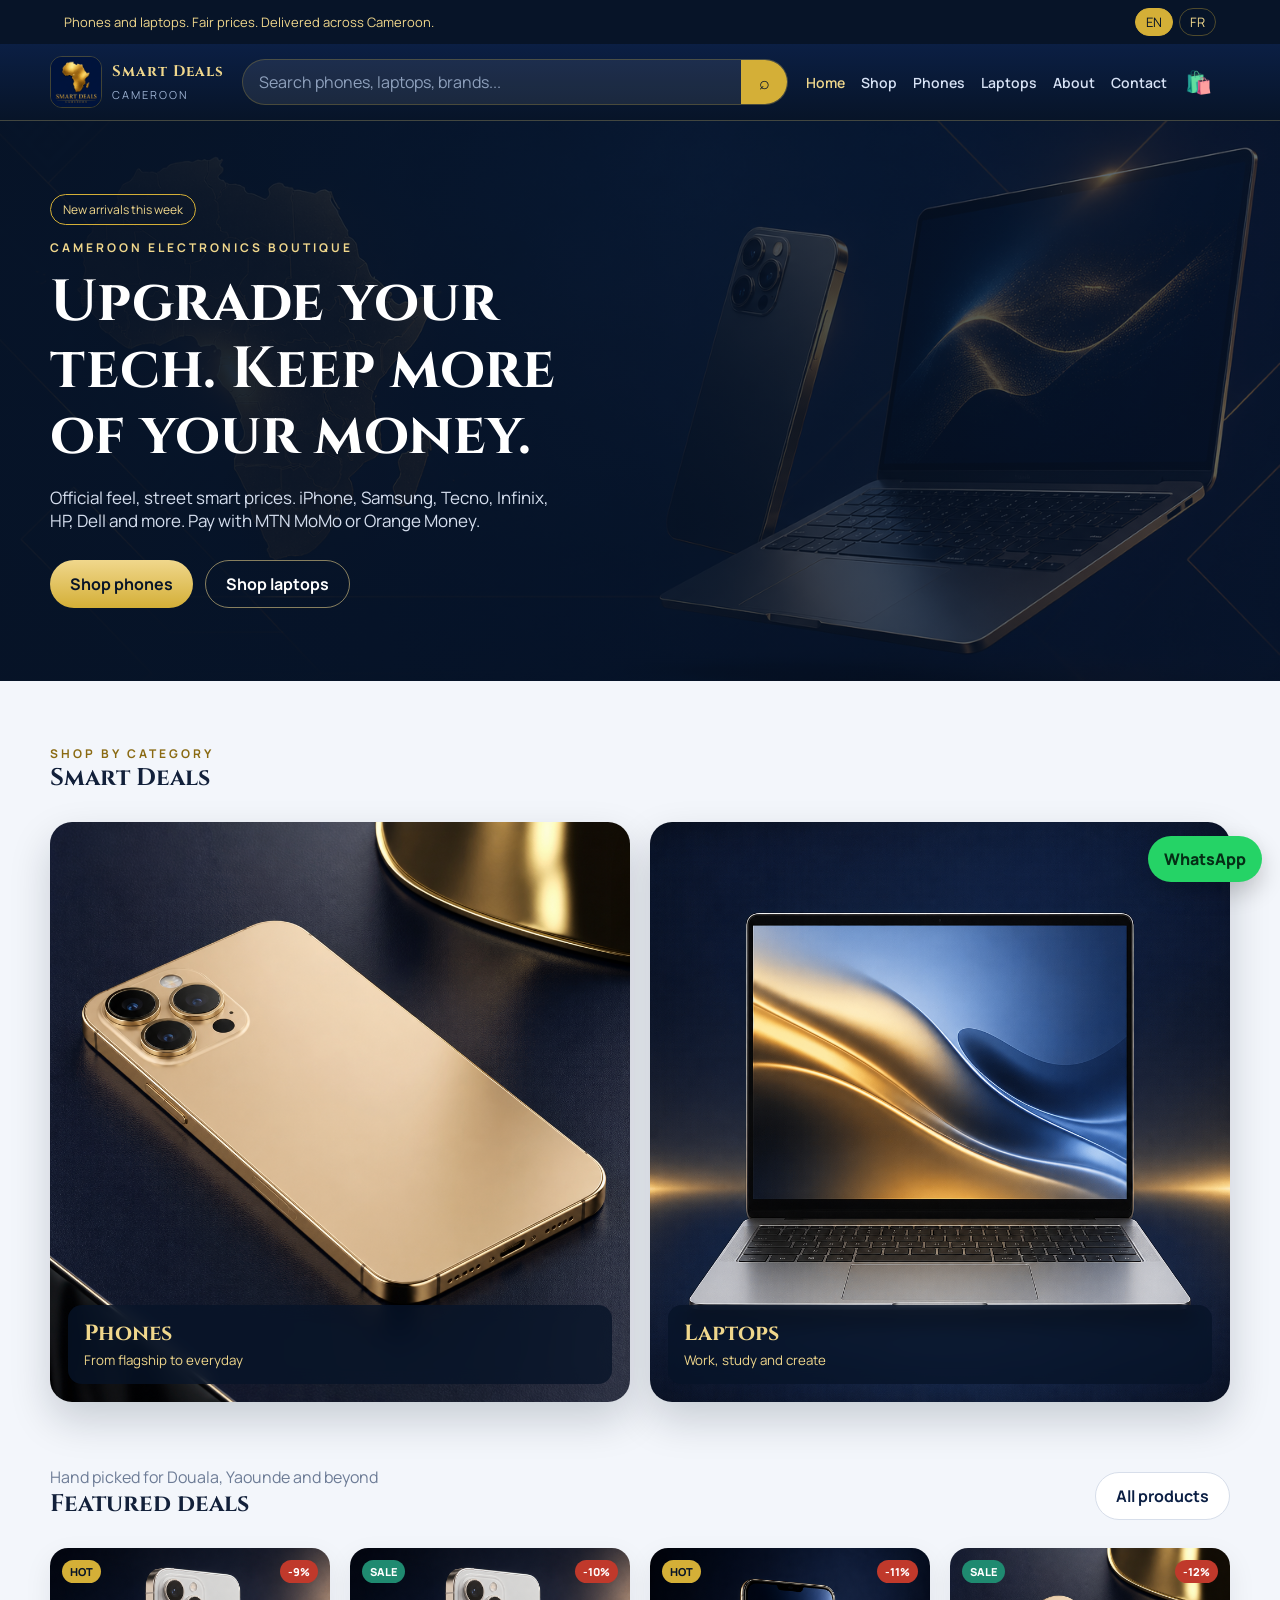
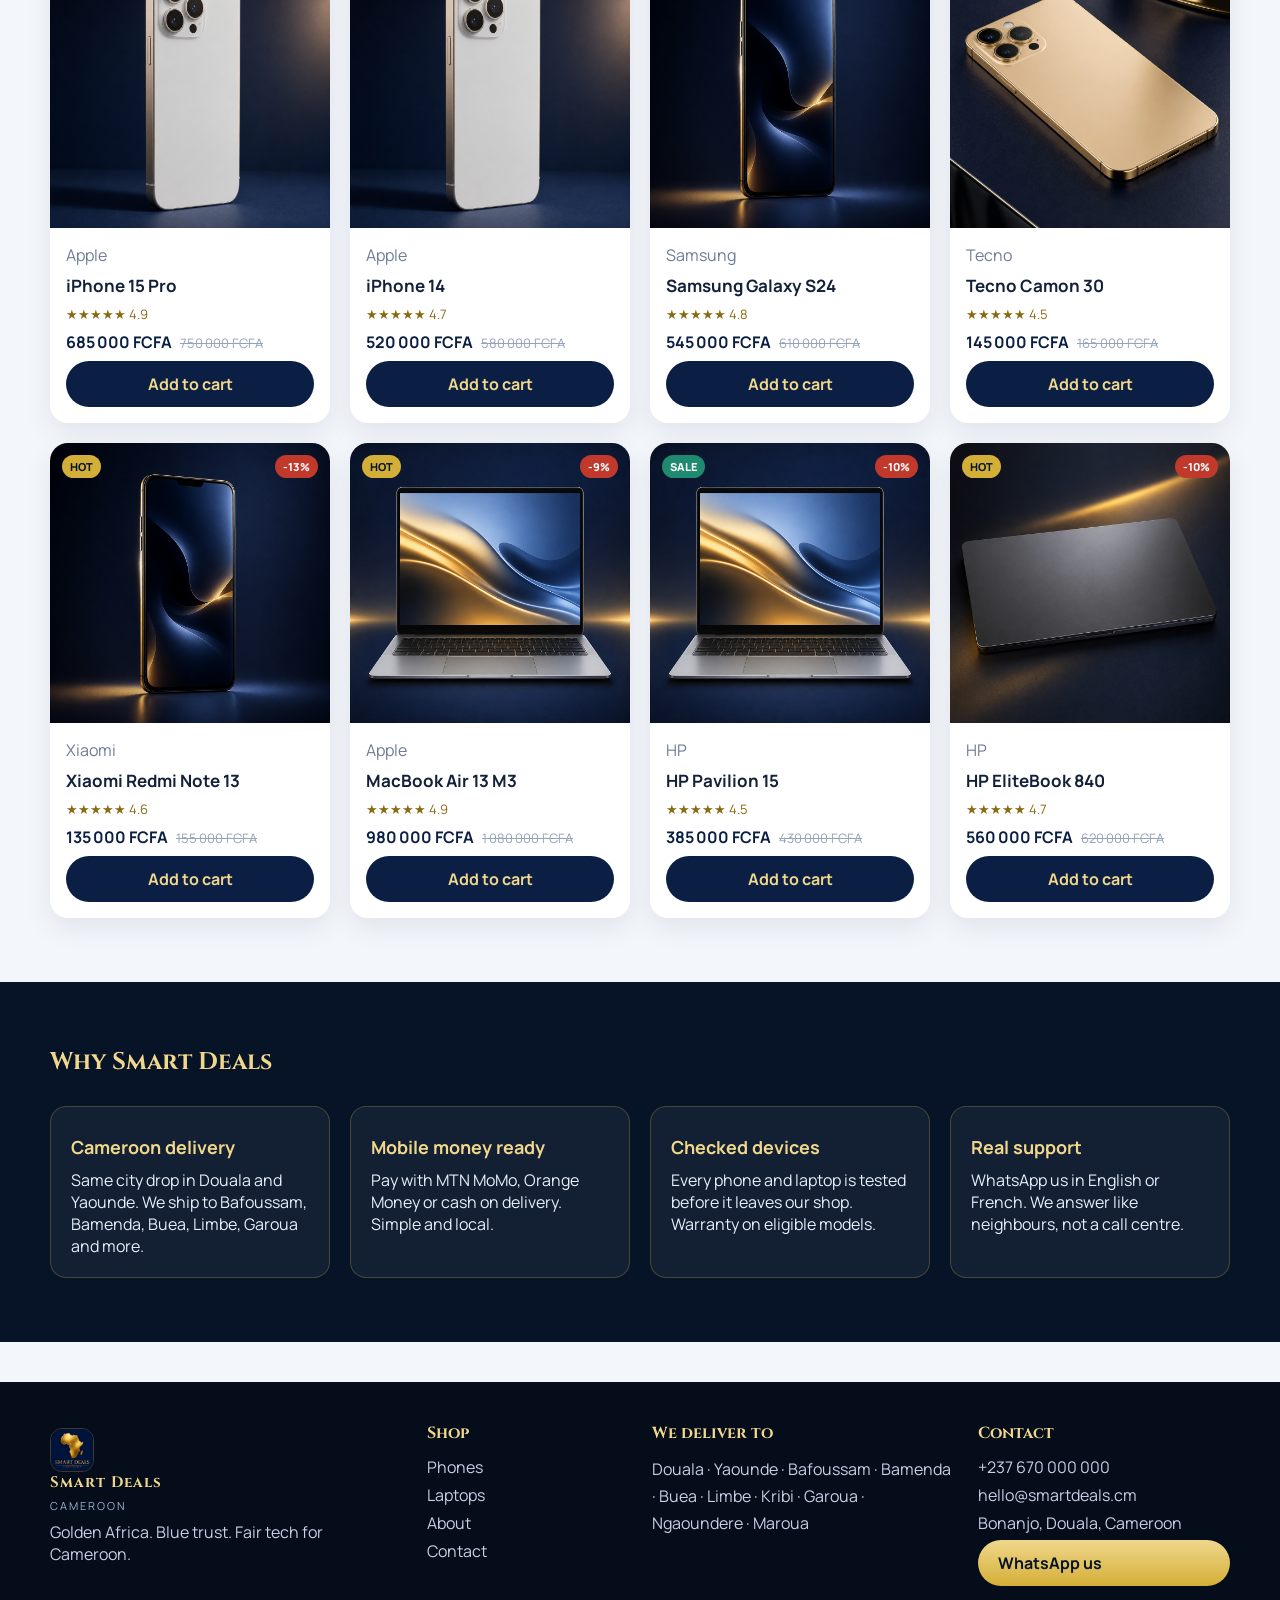
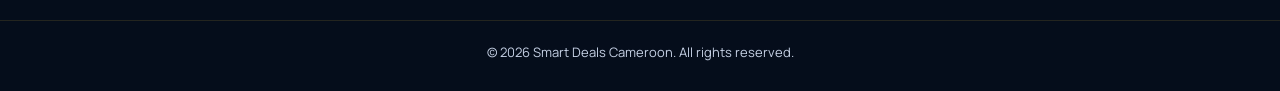
==== index.html @ b4d2029d "Launch Smart Deals Cameroon e-shop for phones and laptops. Co-authored-by: Cursor <cursoragent@curso" ====
<!DOCTYPE html>
<html lang="en">
<head>
  <meta charset="UTF-8">
  <meta name="viewport" content="width=device-width, initial-scale=1.0">
  <title>Smart Deals Cameroon | Phones and Laptops</title>
  <meta name="description" content="Buy phones and laptops in Cameroon. Fair prices, MTN MoMo and Orange Money, delivery in Douala, Yaounde and beyond.">
  <link rel="icon" href="assets/images/favicon.png">
  <link rel="stylesheet" href="assets/css/style.css">
</head>
<body>
  <div id="site-header"></div>

  <section class="hero">
    <img class="hero-bg" src="assets/images/hero-banner.png" alt="">
    <div class="hero-inner">
      <span class="chip" data-i18n="heroBadge">New arrivals this week</span>
      <p class="kicker" data-i18n="heroKicker">Cameroon electronics boutique</p>
      <h1 data-i18n="heroTitle">Upgrade your tech. Keep more of your money.</h1>
      <p class="lead" data-i18n="heroText">Official feel, street smart prices. iPhone, Samsung, Tecno, Infinix, HP, Dell and more. Pay with MTN MoMo or Orange Money.</p>
      <div class="hero-actions">
        <a class="btn btn-gold" href="shop.html?cat=phones" data-i18n="shopPhones">Shop phones</a>
        <a class="btn btn-ghost" href="shop.html?cat=laptops" data-i18n="shopLaptops">Shop laptops</a>
      </div>
    </div>
  </section>

  <section class="section">
    <div class="container">
      <div class="section-head">
        <div>
          <p class="kicker" style="color:#8a6a12" data-i18n="catsTitle">Shop by category</p>
          <h2>Smart Deals</h2>
        </div>
      </div>
      <div class="grid grid-2">
        <a class="cat-card" href="shop.html?cat=phones">
          <img src="assets/images/phone-gold.png" alt="Phones">
          <span><strong data-i18n="phones">Phones</strong><small data-i18n="phonesSub">From flagship to everyday</small></span>
        </a>
        <a class="cat-card" href="shop.html?cat=laptops">
          <img src="assets/images/laptop-premium.png" alt="Laptops">
          <span><strong data-i18n="laptops">Laptops</strong><small data-i18n="laptopsSub">Work, study and create</small></span>
        </a>
      </div>
    </div>
  </section>

  <section class="section" style="padding-top:0">
    <div class="container">
      <div class="section-head">
        <div>
          <p class="muted" data-i18n="featuredSub">Hand picked for Douala, Yaounde and beyond</p>
          <h2 data-i18n="featured">Featured deals</h2>
        </div>
        <a class="btn btn-outline" href="shop.html" data-i18n="allProducts">All products</a>
      </div>
      <div id="featured-grid" class="grid grid-4"></div>
    </div>
  </section>

  <section class="section why">
    <div class="container">
      <div class="section-head">
        <h2 data-i18n="why">Why Smart Deals</h2>
      </div>
      <div class="grid grid-4">
        <article class="why-card">
          <h3 data-i18n="why1">Cameroon delivery</h3>
          <p data-i18n="why1t">Same city drop in Douala and Yaounde. We ship to Bafoussam, Bamenda, Buea, Limbe, Garoua and more.</p>
        </article>
        <article class="why-card">
          <h3 data-i18n="why2">Mobile money ready</h3>
          <p data-i18n="why2t">Pay with MTN MoMo, Orange Money or cash on delivery. Simple and local.</p>
        </article>
        <article class="why-card">
          <h3 data-i18n="why3">Checked devices</h3>
          <p data-i18n="why3t">Every phone and laptop is tested before it leaves our shop. Warranty on eligible models.</p>
        </article>
        <article class="why-card">
          <h3 data-i18n="why4">Real support</h3>
          <p data-i18n="why4t">WhatsApp us in English or French. We answer like neighbours, not a call centre.</p>
        </article>
      </div>
    </div>
  </section>

  <div id="site-footer"></div>

  <script>window.SD_PAGE = "index.html";</script>
  <script src="assets/js/i18n.js"></script>
  <script src="assets/js/products.js"></script>
  <script src="assets/js/cart.js"></script>
  <script src="assets/js/main.js"></script>
  <script src="assets/js/pages.js"></script>
  <script>
    document.addEventListener("DOMContentLoaded", function () {
      document.querySelectorAll("[data-i18n]").forEach(function (node) {
        node.textContent = t(node.getAttribute("data-i18n"));
      });
    });
  </script>
</body>
</html>
---- assets/css/style.css ----
@import url("https://fonts.googleapis.com/css2?family=Cinzel:wght@500;700&family=Manrope:wght@400;500;600;700;800&display=swap");

:root {
  --navy: #071428;
  --navy-2: #0b1f44;
  --navy-3: #14305f;
  --gold: #d4af37;
  --gold-2: #f0d78c;
  --gold-3: #8a6a12;
  --cream: #f6f1e4;
  --ink: #12203a;
  --muted: #6d7c96;
  --line: rgba(212, 175, 55, 0.28);
  --white: #ffffff;
  --shadow: 0 18px 40px rgba(7, 20, 40, 0.18);
}

* {
  box-sizing: border-box;
  margin: 0;
  padding: 0;
}

html {
  scroll-behavior: smooth;
}

body {
  font-family: Manrope, sans-serif;
  color: var(--ink);
  background: #f3f6fb;
  min-height: 100vh;
}

img {
  max-width: 100%;
  display: block;
}

a {
  color: inherit;
  text-decoration: none;
}

button,
input,
select,
textarea {
  font: inherit;
}

.container {
  width: min(1180px, calc(100% - 32px));
  margin: 0 auto;
}

.topbar {
  background: var(--navy);
  color: var(--gold-2);
  display: flex;
  justify-content: space-between;
  gap: 12px;
  align-items: center;
  padding: 8px 5vw;
  font-size: 13px;
}

.topbar-actions {
  display: flex;
  gap: 6px;
}

.lang-btn {
  background: transparent;
  border: 1px solid rgba(212, 175, 55, 0.35);
  color: var(--gold-2);
  border-radius: 999px;
  padding: 4px 10px;
  cursor: pointer;
}

.lang-btn.active,
.lang-btn:hover {
  background: var(--gold);
  color: var(--navy);
  border-color: var(--gold);
}

.header {
  position: sticky;
  top: 0;
  z-index: 40;
  background: linear-gradient(180deg, #0b1f44 0%, #071428 100%);
  border-bottom: 1px solid var(--line);
}

.nav-wrap {
  display: grid;
  grid-template-columns: auto 1fr auto auto auto;
  gap: 18px;
  align-items: center;
  padding: 12px 0;
}

.brand {
  display: flex;
  align-items: center;
  gap: 10px;
  color: var(--gold-2);
}

.brand img {
  width: 52px;
  height: 52px;
  border-radius: 12px;
  object-fit: cover;
  border: 1px solid var(--line);
}

.brand strong {
  font-family: Cinzel, serif;
  letter-spacing: 1px;
  display: block;
  font-size: 15px;
}

.brand small {
  color: #9bb0d0;
  font-size: 11px;
  letter-spacing: 2px;
  text-transform: uppercase;
}

.search {
  display: flex;
  background: rgba(255, 255, 255, 0.08);
  border: 1px solid rgba(212, 175, 55, 0.25);
  border-radius: 999px;
  overflow: hidden;
}

.search input {
  flex: 1;
  background: transparent;
  border: 0;
  color: #fff;
  padding: 11px 16px;
  outline: none;
}

.search input::placeholder {
  color: #8ea0bc;
}

.search button {
  background: var(--gold);
  border: 0;
  width: 46px;
  cursor: pointer;
  color: var(--navy);
  font-size: 18px;
}

.nav {
  display: flex;
  gap: 16px;
  color: #d7e2f5;
  font-size: 14px;
  font-weight: 600;
}

.nav a:hover,
.nav a.active {
  color: var(--gold-2);
}

.cart-link {
  position: relative;
  color: var(--gold-2);
  font-size: 22px;
}

.cart-link span[data-cart-count] {
  position: absolute;
  top: -8px;
  right: -10px;
  background: var(--gold);
  color: var(--navy);
  border-radius: 99px;
  font-size: 11px;
  font-weight: 800;
  min-width: 18px;
  height: 18px;
  display: grid;
  place-items: center;
}

.cart-link span[data-cart-count][hidden] {
  display: none;
}

.menu-btn {
  display: none;
  background: transparent;
  border: 1px solid var(--line);
  color: var(--gold-2);
  width: 42px;
  height: 42px;
  border-radius: 10px;
  cursor: pointer;
}

.hero {
  position: relative;
  min-height: 560px;
  display: grid;
  place-items: center;
  color: #fff;
  overflow: hidden;
  background: #071428;
}

.hero img.hero-bg {
  position: absolute;
  inset: 0;
  width: 100%;
  height: 100%;
  object-fit: cover;
  opacity: 0.55;
}

.hero::after {
  content: "";
  position: absolute;
  inset: 0;
  background: linear-gradient(90deg, rgba(7, 20, 40, 0.88) 12%, rgba(7, 20, 40, 0.45) 70%, rgba(11, 31, 68, 0.3));
}

.hero-inner {
  position: relative;
  z-index: 1;
  width: min(1180px, calc(100% - 32px));
  padding: 72px 0;
}

.kicker {
  color: var(--gold-2);
  letter-spacing: 3px;
  text-transform: uppercase;
  font-size: 12px;
  font-weight: 700;
}

.hero h1 {
  font-family: Cinzel, serif;
  font-size: clamp(32px, 5vw, 58px);
  line-height: 1.15;
  max-width: 14ch;
  margin: 14px 0 16px;
}

.hero p.lead {
  max-width: 52ch;
  color: #d5deee;
  font-size: 17px;
  margin-bottom: 28px;
}

.hero-actions {
  display: flex;
  gap: 12px;
  flex-wrap: wrap;
}

.chip {
  display: inline-block;
  border: 1px solid var(--gold);
  color: var(--gold-2);
  border-radius: 999px;
  padding: 6px 12px;
  font-size: 12px;
  margin-bottom: 14px;
}

.btn {
  display: inline-flex;
  align-items: center;
  justify-content: center;
  gap: 8px;
  border: 0;
  border-radius: 999px;
  padding: 12px 20px;
  font-weight: 700;
  cursor: pointer;
  transition: 0.2s transform, 0.2s filter;
}

.btn:hover {
  transform: translateY(-1px);
  filter: brightness(1.05);
}

.btn-gold {
  background: linear-gradient(180deg, #f0d78c, #d4af37);
  color: var(--navy);
}

.btn-ghost {
  background: transparent;
  color: #fff;
  border: 1px solid rgba(240, 215, 140, 0.55);
}

.btn-navy {
  background: var(--navy-2);
  color: var(--gold-2);
  width: 100%;
}

.btn-outline {
  background: #fff;
  color: var(--navy-2);
  border: 1px solid #d7deea;
}

.section {
  padding: 64px 0;
}

.section-head {
  display: flex;
  justify-content: space-between;
  align-items: end;
  gap: 16px;
  margin-bottom: 28px;
}

.section h2,
.page-hero h1,
.product-info h1 {
  font-family: Cinzel, serif;
}

.muted {
  color: var(--muted);
}

.grid {
  display: grid;
  gap: 20px;
}

.grid-2 {
  grid-template-columns: repeat(2, 1fr);
}

.grid-3 {
  grid-template-columns: repeat(3, 1fr);
}

.grid-4 {
  grid-template-columns: repeat(4, 1fr);
}

.cat-card {
  position: relative;
  border-radius: 22px;
  overflow: hidden;
  min-height: 240px;
  box-shadow: var(--shadow);
}

.cat-card img {
  width: 100%;
  height: 100%;
  object-fit: cover;
  min-height: 240px;
}

.cat-card span {
  position: absolute;
  inset: auto 18px 18px 18px;
  background: rgba(7, 20, 40, 0.78);
  color: var(--gold-2);
  padding: 14px 16px;
  border-radius: 14px;
  backdrop-filter: blur(8px);
}

.cat-card strong {
  display: block;
  font-family: Cinzel, serif;
  font-size: 22px;
}

.card {
  background: #fff;
  border-radius: 18px;
  overflow: hidden;
  box-shadow: 0 10px 28px rgba(7, 20, 40, 0.08);
  display: flex;
  flex-direction: column;
}

.card-media {
  position: relative;
  background: #0b1f44;
  aspect-ratio: 1;
}

.card-media img {
  width: 100%;
  height: 100%;
  object-fit: cover;
}

.badge,
.off {
  position: absolute;
  top: 12px;
  left: 12px;
  font-size: 11px;
  font-weight: 800;
  text-transform: uppercase;
  padding: 4px 8px;
  border-radius: 999px;
}

.off {
  left: auto;
  right: 12px;
  background: #c0392b;
  color: #fff;
}

.badge-hot {
  background: var(--gold);
  color: var(--navy);
}

.badge-sale {
  background: #1f8a70;
  color: #fff;
}

.badge-value {
  background: #2457c5;
  color: #fff;
}

.card-body {
  padding: 16px;
  display: flex;
  flex-direction: column;
  gap: 8px;
  flex: 1;
}

.card-body h3 {
  font-size: 17px;
}

.stars {
  color: var(--gold-3);
  font-size: 13px;
}

.price-row {
  display: flex;
  gap: 8px;
  align-items: baseline;
}

.price-row strong {
  color: var(--navy-2);
  font-size: 16px;
}

.price-row s {
  color: #97a3b8;
  font-size: 13px;
}

.why {
  background: var(--navy);
  color: #e7eefb;
}

.why h2 {
  color: var(--gold-2);
}

.why-card {
  background: rgba(255, 255, 255, 0.05);
  border: 1px solid var(--line);
  border-radius: 16px;
  padding: 20px;
}

.why-card h3 {
  color: var(--gold-2);
  margin: 8px 0 10px;
  font-size: 18px;
}

.page-hero {
  background: linear-gradient(180deg, #0b1f44, #071428);
  color: #fff;
  padding: 48px 0 36px;
}

.page-hero p {
  color: #c5d2e8;
  margin-top: 8px;
}

.layout {
  display: grid;
  grid-template-columns: 260px 1fr;
  gap: 28px;
  align-items: start;
}

.filters {
  background: #fff;
  border-radius: 18px;
  padding: 18px;
  box-shadow: var(--shadow);
  position: sticky;
  top: 92px;
}

.filters label {
  display: block;
  font-size: 13px;
  font-weight: 700;
  margin: 14px 0 6px;
}

.filters select,
.field input,
.field select,
.field textarea {
  width: 100%;
  border: 1px solid #d7deea;
  border-radius: 12px;
  padding: 10px 12px;
  background: #fff;
}

.product-layout {
  display: grid;
  grid-template-columns: 1fr 1fr;
  gap: 36px;
  background: #fff;
  border-radius: 24px;
  padding: 24px;
  box-shadow: var(--shadow);
}

.product-media {
  background: #0b1f44;
  border-radius: 18px;
  overflow: hidden;
}

.product-info .brand-name {
  color: var(--gold-3);
  font-weight: 700;
  letter-spacing: 1px;
  text-transform: uppercase;
  font-size: 12px;
}

.product-info h1 {
  font-size: 34px;
  margin: 8px 0 10px;
}

.specs {
  display: flex;
  gap: 10px;
  flex-wrap: wrap;
  margin: 16px 0;
}

.specs span {
  background: var(--cream);
  border-radius: 999px;
  padding: 6px 12px;
  font-size: 13px;
}

.qty-row {
  display: flex;
  gap: 10px;
  align-items: center;
  margin: 18px 0;
}

.qty-row input {
  width: 72px;
  text-align: center;
  padding: 10px;
  border-radius: 12px;
  border: 1px solid #d7deea;
}

.actions {
  display: flex;
  gap: 10px;
  flex-wrap: wrap;
}

.actions .btn {
  min-width: 160px;
}

.cart-table {
  background: #fff;
  border-radius: 18px;
  overflow: hidden;
  box-shadow: var(--shadow);
}

.cart-line {
  display: grid;
  grid-template-columns: 90px 1fr auto auto auto;
  gap: 14px;
  align-items: center;
  padding: 16px;
  border-bottom: 1px solid #edf1f7;
}

.cart-line img {
  width: 90px;
  height: 90px;
  object-fit: cover;
  border-radius: 12px;
  background: #0b1f44;
}

.cart-line input {
  width: 64px;
  padding: 8px;
  border-radius: 10px;
  border: 1px solid #d7deea;
  text-align: center;
}

.summary {
  background: var(--navy);
  color: #fff;
  border-radius: 18px;
  padding: 22px;
}

.summary h3 {
  font-family: Cinzel, serif;
  color: var(--gold-2);
  margin-bottom: 16px;
}

.summary p {
  display: flex;
  justify-content: space-between;
  margin: 10px 0;
}

.empty {
  text-align: center;
  padding: 80px 20px;
  background: #fff;
  border-radius: 18px;
}

.checkout-grid {
  display: grid;
  grid-template-columns: 1.3fr 0.7fr;
  gap: 24px;
}

.form-card,
.contact-card {
  background: #fff;
  border-radius: 18px;
  padding: 24px;
  box-shadow: var(--shadow);
}

.field {
  margin-bottom: 14px;
}

.field label {
  display: block;
  margin-bottom: 6px;
  font-weight: 700;
  font-size: 14px;
}

.pay-options {
  display: grid;
  gap: 8px;
}

.pay-options label {
  display: flex;
  gap: 10px;
  align-items: center;
  border: 1px solid #d7deea;
  border-radius: 12px;
  padding: 12px;
  cursor: pointer;
}

.success {
  text-align: center;
  max-width: 560px;
  margin: 40px auto;
  background: #fff;
  padding: 40px 24px;
  border-radius: 20px;
  box-shadow: var(--shadow);
}

.success img {
  width: 96px;
  margin: 0 auto 16px;
  border-radius: 16px;
}

.footer {
  background: #050d1b;
  color: #c5d0e4;
  margin-top: 40px;
  padding-top: 40px;
}

.footer-grid {
  display: grid;
  grid-template-columns: 1.4fr 0.8fr 1.2fr 1fr;
  gap: 24px;
  padding-bottom: 28px;
}

.footer h4 {
  color: var(--gold-2);
  font-family: Cinzel, serif;
  margin-bottom: 12px;
}

.footer a,
.footer p {
  display: block;
  margin: 6px 0;
}

.brand-foot img {
  width: 44px;
  height: 44px;
}

.city-list {
  line-height: 1.7;
}

.legal {
  border-top: 1px solid rgba(212, 175, 55, 0.15);
  padding: 16px 5vw 24px;
  text-align: center;
  font-size: 13px;
}

.wa-float {
  position: fixed;
  right: 18px;
  bottom: 18px;
  background: #25d366;
  color: #052e16;
  font-weight: 800;
  padding: 12px 16px;
  border-radius: 999px;
  z-index: 50;
  box-shadow: 0 10px 24px rgba(0, 0, 0, 0.2);
}

.toast {
  position: fixed;
  left: 50%;
  bottom: 28px;
  transform: translateX(-50%) translateY(20px);
  background: var(--navy);
  color: var(--gold-2);
  padding: 12px 18px;
  border-radius: 999px;
  opacity: 0;
  pointer-events: none;
  transition: 0.25s;
  z-index: 80;
}

.toast.show {
  opacity: 1;
  transform: translateX(-50%) translateY(0);
}

.about-grid {
  display: grid;
  grid-template-columns: 0.9fr 1.1fr;
  gap: 28px;
  align-items: center;
}

.about-grid img {
  border-radius: 22px;
  box-shadow: var(--shadow);
}

.contact-wrap {
  display: grid;
  grid-template-columns: 0.9fr 1.1fr;
  gap: 24px;
}

.info-list p {
  margin: 10px 0;
}

@media (max-width: 980px) {
  .nav-wrap {
    grid-template-columns: auto 1fr auto auto;
  }

  .nav,
  .menu-btn {
    display: none;
  }

  .menu-btn {
    display: block;
  }

  .nav.open {
    display: flex;
    flex-direction: column;
    position: absolute;
    top: 118px;
    left: 16px;
    right: 16px;
    background: #0b1f44;
    padding: 16px;
    border-radius: 16px;
    border: 1px solid var(--line);
  }

  .grid-4,
  .grid-3,
  .layout,
  .product-layout,
  .checkout-grid,
  .about-grid,
  .contact-wrap,
  .footer-grid,
  .grid-2 {
    grid-template-columns: 1fr;
  }

  .search {
    display: none;
  }

  .cart-line {
    grid-template-columns: 72px 1fr;
  }
}

@media (max-width: 640px) {
  .topbar {
    flex-direction: column;
    text-align: center;
  }

  .hero {
    min-height: 460px;
  }

  .section-head {
    flex-direction: column;
    align-items: start;
  }
}
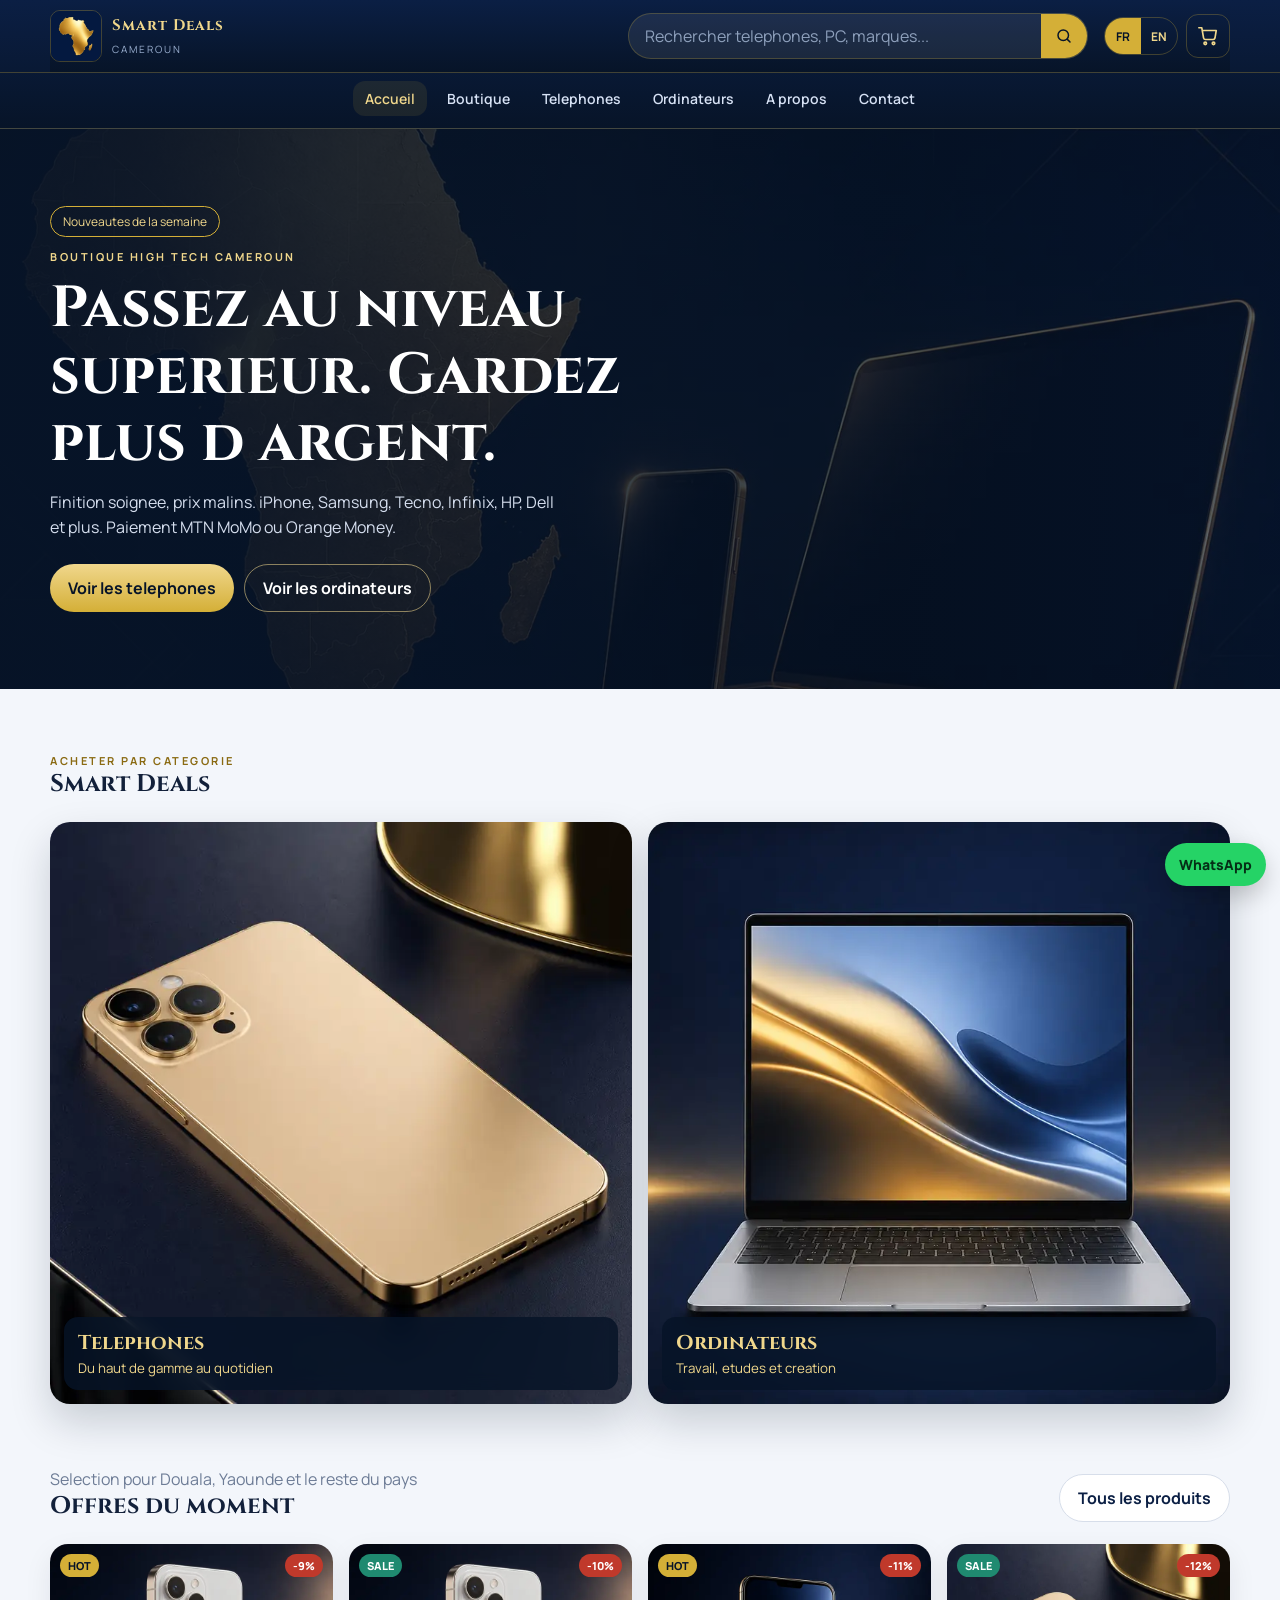
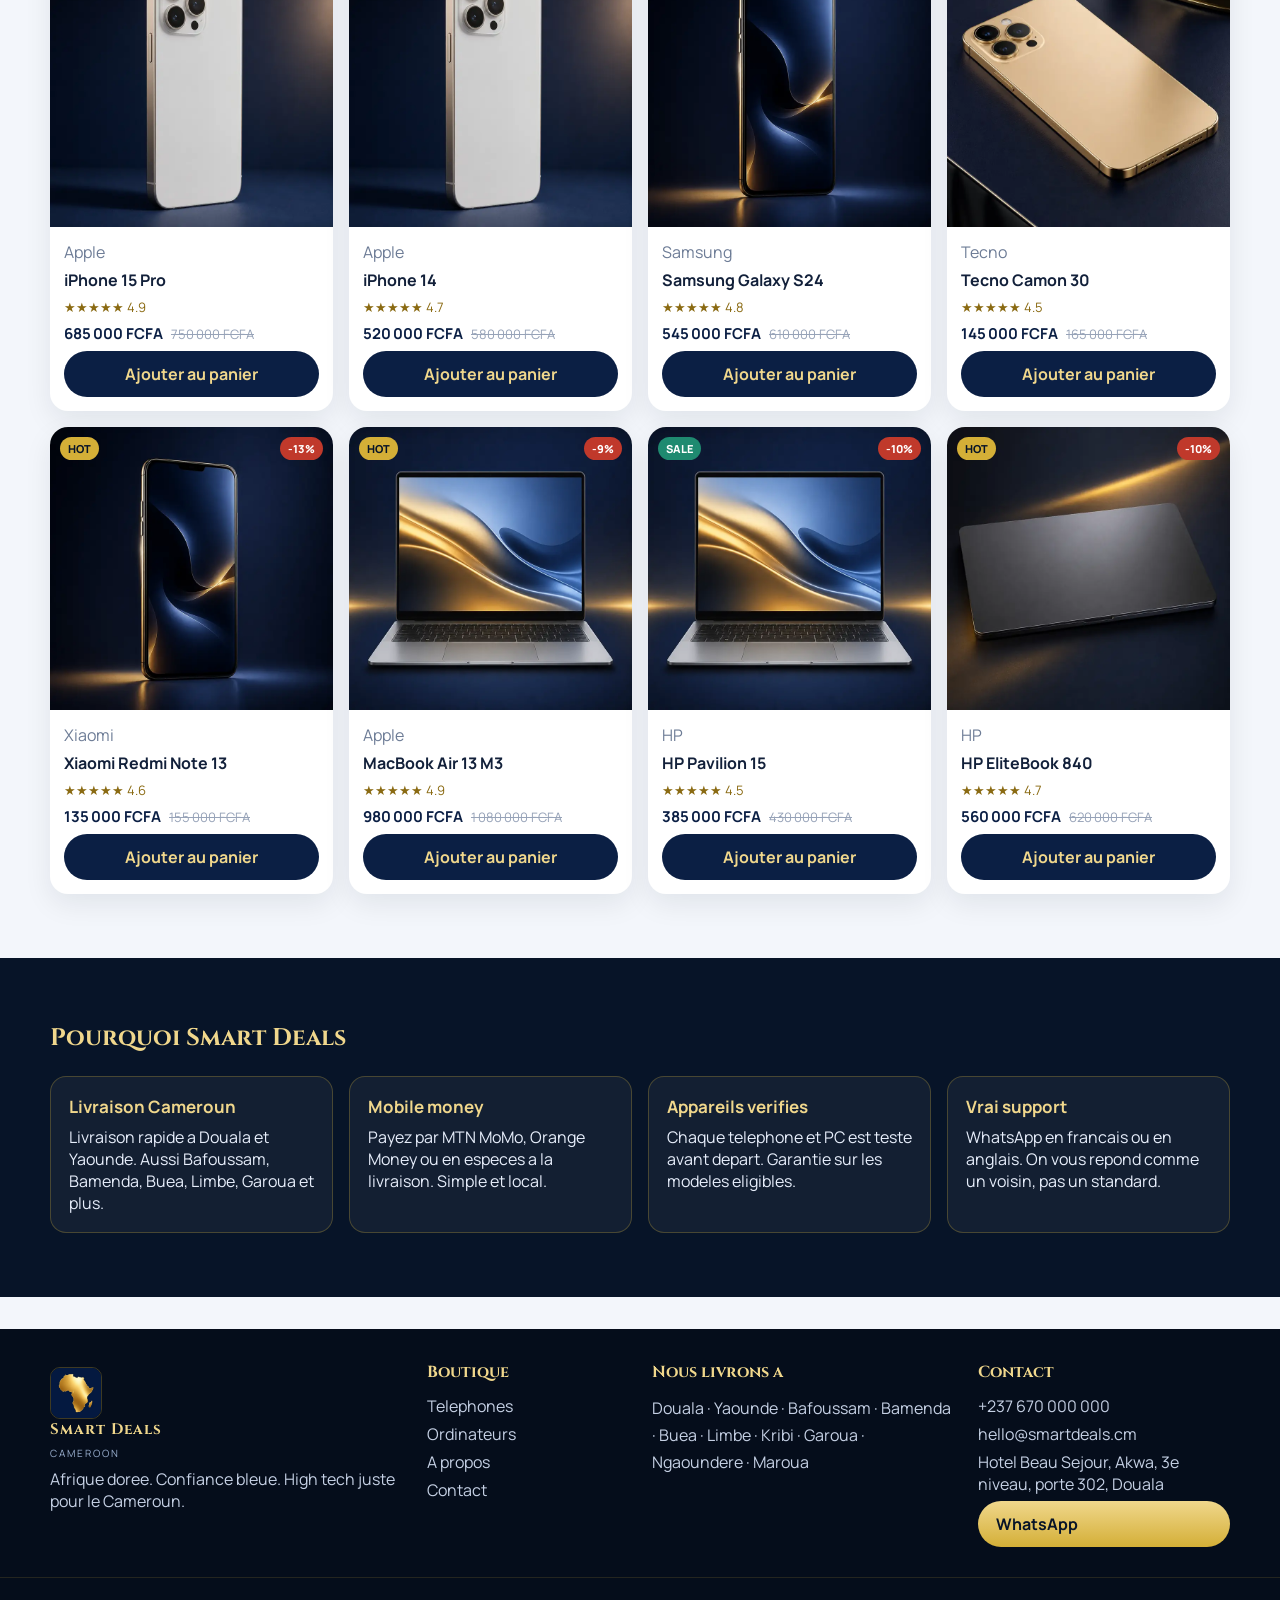
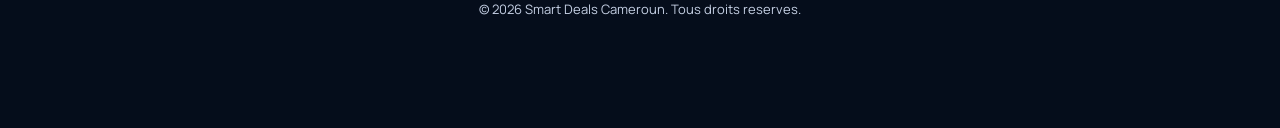
==== commit 4c3e56f5: "Polish the store: French by default, faster images, Africa logo, and Akwa address. Co-authored-by: C" ====
--- a/index.html
+++ b/index.html
@@ -1,26 +1,30 @@
 <!DOCTYPE html>
-<html lang="en">
+<html lang="fr">
 <head>
   <meta charset="UTF-8">
-  <meta name="viewport" content="width=device-width, initial-scale=1.0">
-  <title>Smart Deals Cameroon | Phones and Laptops</title>
-  <meta name="description" content="Buy phones and laptops in Cameroon. Fair prices, MTN MoMo and Orange Money, delivery in Douala, Yaounde and beyond.">
+  <meta name="viewport" content="width=device-width, initial-scale=1, viewport-fit=cover">
+  <title>Smart Deals Cameroun | Telephones et ordinateurs</title>
+  <meta name="description" content="Achetez telephones et ordinateurs au Cameroun. Prix justes, MTN MoMo et Orange Money, livraison a Douala, Yaounde et partout.">
   <link rel="icon" href="assets/images/favicon.png">
+  <link rel="preconnect" href="https://fonts.googleapis.com">
+  <link rel="preconnect" href="https://fonts.gstatic.com" crossorigin>
+  <link rel="stylesheet" href="https://fonts.googleapis.com/css2?family=Cinzel:wght@700&family=Manrope:wght@400;600;700&display=swap">
   <link rel="stylesheet" href="assets/css/style.css">
+  <link rel="preload" as="image" href="assets/images/hero-banner.webp">
 </head>
 <body>
   <div id="site-header"></div>
 
   <section class="hero">
-    <img class="hero-bg" src="assets/images/hero-banner.png" alt="">
+    <img class="hero-bg" src="assets/images/hero-banner.webp" alt="" fetchpriority="high" decoding="async" width="1600" height="900">
     <div class="hero-inner">
-      <span class="chip" data-i18n="heroBadge">New arrivals this week</span>
-      <p class="kicker" data-i18n="heroKicker">Cameroon electronics boutique</p>
-      <h1 data-i18n="heroTitle">Upgrade your tech. Keep more of your money.</h1>
-      <p class="lead" data-i18n="heroText">Official feel, street smart prices. iPhone, Samsung, Tecno, Infinix, HP, Dell and more. Pay with MTN MoMo or Orange Money.</p>
+      <span class="chip" data-i18n="heroBadge">Nouveautes de la semaine</span>
+      <p class="kicker" data-i18n="heroKicker">Boutique high tech Cameroun</p>
+      <h1 data-i18n="heroTitle">Passez au niveau superieur. Gardez plus d argent.</h1>
+      <p class="lead" data-i18n="heroText">Finition soignee, prix malins. iPhone, Samsung, Tecno, Infinix, HP, Dell et plus. Paiement MTN MoMo ou Orange Money.</p>
       <div class="hero-actions">
-        <a class="btn btn-gold" href="shop.html?cat=phones" data-i18n="shopPhones">Shop phones</a>
-        <a class="btn btn-ghost" href="shop.html?cat=laptops" data-i18n="shopLaptops">Shop laptops</a>
+        <a class="btn btn-gold" href="shop.html?cat=phones" data-i18n="shopPhones">Voir les telephones</a>
+        <a class="btn btn-ghost" href="shop.html?cat=laptops" data-i18n="shopLaptops">Voir les ordinateurs</a>
       </div>
     </div>
   </section>
@@ -29,18 +33,18 @@
     <div class="container">
       <div class="section-head">
         <div>
-          <p class="kicker" style="color:#8a6a12" data-i18n="catsTitle">Shop by category</p>
+          <p class="kicker" style="color:#8a6a12" data-i18n="catsTitle">Acheter par categorie</p>
           <h2>Smart Deals</h2>
         </div>
       </div>
       <div class="grid grid-2">
         <a class="cat-card" href="shop.html?cat=phones">
-          <img src="assets/images/phone-gold.png" alt="Phones">
-          <span><strong data-i18n="phones">Phones</strong><small data-i18n="phonesSub">From flagship to everyday</small></span>
+          <img src="assets/images/phone-gold.webp" alt="Telephones" width="640" height="640" loading="lazy" decoding="async">
+          <span><strong data-i18n="phones">Telephones</strong><small data-i18n="phonesSub">Du haut de gamme au quotidien</small></span>
         </a>
         <a class="cat-card" href="shop.html?cat=laptops">
-          <img src="assets/images/laptop-premium.png" alt="Laptops">
-          <span><strong data-i18n="laptops">Laptops</strong><small data-i18n="laptopsSub">Work, study and create</small></span>
+          <img src="assets/images/laptop-premium.webp" alt="Ordinateurs" width="640" height="640" loading="lazy" decoding="async">
+          <span><strong data-i18n="laptops">Ordinateurs</strong><small data-i18n="laptopsSub">Travail, etudes et creation</small></span>
         </a>
       </div>
     </div>
@@ -50,10 +54,10 @@
     <div class="container">
       <div class="section-head">
         <div>
-          <p class="muted" data-i18n="featuredSub">Hand picked for Douala, Yaounde and beyond</p>
-          <h2 data-i18n="featured">Featured deals</h2>
+          <p class="muted" data-i18n="featuredSub">Selection pour Douala, Yaounde et le reste du pays</p>
+          <h2 data-i18n="featured">Offres du moment</h2>
         </div>
-        <a class="btn btn-outline" href="shop.html" data-i18n="allProducts">All products</a>
+        <a class="btn btn-outline" href="shop.html" data-i18n="allProducts">Tous les produits</a>
       </div>
       <div id="featured-grid" class="grid grid-4"></div>
     </div>
@@ -62,24 +66,24 @@
   <section class="section why">
     <div class="container">
       <div class="section-head">
-        <h2 data-i18n="why">Why Smart Deals</h2>
+        <h2 data-i18n="why">Pourquoi Smart Deals</h2>
       </div>
       <div class="grid grid-4">
         <article class="why-card">
-          <h3 data-i18n="why1">Cameroon delivery</h3>
-          <p data-i18n="why1t">Same city drop in Douala and Yaounde. We ship to Bafoussam, Bamenda, Buea, Limbe, Garoua and more.</p>
+          <h3 data-i18n="why1">Livraison Cameroun</h3>
+          <p data-i18n="why1t">Livraison rapide a Douala et Yaounde. Aussi Bafoussam, Bamenda, Buea, Limbe, Garoua et plus.</p>
         </article>
         <article class="why-card">
-          <h3 data-i18n="why2">Mobile money ready</h3>
-          <p data-i18n="why2t">Pay with MTN MoMo, Orange Money or cash on delivery. Simple and local.</p>
+          <h3 data-i18n="why2">Mobile money</h3>
+          <p data-i18n="why2t">Payez par MTN MoMo, Orange Money ou en especes a la livraison. Simple et local.</p>
         </article>
         <article class="why-card">
-          <h3 data-i18n="why3">Checked devices</h3>
-          <p data-i18n="why3t">Every phone and laptop is tested before it leaves our shop. Warranty on eligible models.</p>
+          <h3 data-i18n="why3">Appareils verifies</h3>
+          <p data-i18n="why3t">Chaque telephone et PC est teste avant depart. Garantie sur les modeles eligibles.</p>
         </article>
         <article class="why-card">
-          <h3 data-i18n="why4">Real support</h3>
-          <p data-i18n="why4t">WhatsApp us in English or French. We answer like neighbours, not a call centre.</p>
+          <h3 data-i18n="why4">Vrai support</h3>
+          <p data-i18n="why4t">WhatsApp en francais ou en anglais. On vous repond comme un voisin, pas un standard.</p>
         </article>
       </div>
     </div>
--- a/assets/css/style.css
+++ b/assets/css/style.css
@@ -1,5 +1,3 @@
-@import url("https://fonts.googleapis.com/css2?family=Cinzel:wght@500;700&family=Manrope:wght@400;500;600;700;800&display=swap");
-
 :root {
   --navy: #071428;
   --navy-2: #0b1f44;
@@ -13,6 +11,8 @@
   --line: rgba(212, 175, 55, 0.28);
   --white: #ffffff;
   --shadow: 0 18px 40px rgba(7, 20, 40, 0.18);
+  --radius: 18px;
+  --header-h: 72px;
 }
 
 * {
@@ -30,10 +30,17 @@
   color: var(--ink);
   background: #f3f6fb;
   min-height: 100vh;
+  overflow-x: hidden;
+  padding-bottom: env(safe-area-inset-bottom);
+}
+
+body.menu-open {
+  overflow: hidden;
 }
 
 img {
   max-width: 100%;
+  height: auto;
   display: block;
 }
 
@@ -49,41 +56,17 @@
   font: inherit;
 }
 
+button,
+a,
+input,
+select,
+textarea {
+  -webkit-tap-highlight-color: transparent;
+}
+
 .container {
-  width: min(1180px, calc(100% - 32px));
+  width: min(1180px, calc(100% - 24px));
   margin: 0 auto;
-}
-
-.topbar {
-  background: var(--navy);
-  color: var(--gold-2);
-  display: flex;
-  justify-content: space-between;
-  gap: 12px;
-  align-items: center;
-  padding: 8px 5vw;
-  font-size: 13px;
-}
-
-.topbar-actions {
-  display: flex;
-  gap: 6px;
-}
-
-.lang-btn {
-  background: transparent;
-  border: 1px solid rgba(212, 175, 55, 0.35);
-  color: var(--gold-2);
-  border-radius: 999px;
-  padding: 4px 10px;
-  cursor: pointer;
-}
-
-.lang-btn.active,
-.lang-btn:hover {
-  background: var(--gold);
-  color: var(--navy);
-  border-color: var(--gold);
 }
 
 .header {
@@ -92,41 +75,77 @@
   z-index: 40;
   background: linear-gradient(180deg, #0b1f44 0%, #071428 100%);
   border-bottom: 1px solid var(--line);
-}
-
-.nav-wrap {
-  display: grid;
-  grid-template-columns: auto 1fr auto auto auto;
-  gap: 18px;
-  align-items: center;
-  padding: 12px 0;
-}
-
-.brand {
+  padding-top: env(safe-area-inset-top);
+}
+
+.header-bar {
   display: flex;
   align-items: center;
   gap: 10px;
-  color: var(--gold-2);
+  padding: 10px 0;
+  position: relative;
+  z-index: 60;
+  background: linear-gradient(180deg, #0b1f44 0%, #071428 100%);
+}
+
+.header-bar .brand {
+  margin-right: auto;
+}
+
+.lang-switch {
+  display: flex;
+  border: 1px solid var(--line);
+  border-radius: 999px;
+  overflow: hidden;
+  flex-shrink: 0;
+}
+
+.lang-btn {
+  background: transparent;
+  border: 0;
+  color: var(--gold-2);
+  padding: 6px 10px;
+  min-height: 36px;
+  min-width: 36px;
+  cursor: pointer;
+  font-size: 12px;
+  font-weight: 700;
+}
+
+.lang-btn.active,
+.lang-btn:hover {
+  background: var(--gold);
+  color: var(--navy);
+}
+
+.brand {
+  display: flex;
+  align-items: center;
+  gap: 10px;
+  color: var(--gold-2);
+  min-width: 0;
 }
 
 .brand img {
-  width: 52px;
-  height: 52px;
-  border-radius: 12px;
+  width: 44px;
+  height: 44px;
+  border-radius: 10px;
   object-fit: cover;
   border: 1px solid var(--line);
+  flex-shrink: 0;
 }
 
 .brand strong {
   font-family: Cinzel, serif;
   letter-spacing: 1px;
   display: block;
-  font-size: 15px;
+  font-size: 14px;
+  white-space: nowrap;
 }
 
 .brand small {
   color: #9bb0d0;
-  font-size: 11px;
+  font-size: 10px;
   letter-spacing: 2px;
   text-transform: uppercase;
 }
@@ -137,10 +156,12 @@
   border: 1px solid rgba(212, 175, 55, 0.25);
   border-radius: 999px;
   overflow: hidden;
+  min-width: 0;
 }
 
 .search input {
   flex: 1;
+  min-width: 0;
   background: transparent;
   border: 0;
   color: #fff;
@@ -156,34 +177,44 @@
   background: var(--gold);
   border: 0;
   width: 46px;
+  min-height: 44px;
   cursor: pointer;
   color: var(--navy);
-  font-size: 18px;
-}
-
-.nav {
-  display: flex;
-  gap: 16px;
-  color: #d7e2f5;
-  font-size: 14px;
-  font-weight: 600;
-}
-
-.nav a:hover,
-.nav a.active {
-  color: var(--gold-2);
+  display: grid;
+  place-items: center;
+  flex-shrink: 0;
+}
+
+.search-bar {
+  display: none;
+}
+
+.header-actions {
+  display: flex;
+  align-items: center;
+  gap: 8px;
 }
 
 .cart-link {
   position: relative;
   color: var(--gold-2);
-  font-size: 22px;
+  width: 44px;
+  height: 44px;
+  display: grid;
+  place-items: center;
+  border: 1px solid var(--line);
+  border-radius: 12px;
+}
+
+.cart-link svg {
+  width: 22px;
+  height: 22px;
 }
 
 .cart-link span[data-cart-count] {
   position: absolute;
-  top: -8px;
-  right: -10px;
+  top: -6px;
+  right: -6px;
   background: var(--gold);
   color: var(--navy);
   border-radius: 99px;
@@ -200,21 +231,133 @@
 }
 
 .menu-btn {
+  width: 44px;
+  height: 44px;
+  border-radius: 12px;
+  border: 1px solid var(--line);
+  background: transparent;
+  color: var(--gold-2);
+  cursor: pointer;
+  display: grid;
+  place-items: center;
+  gap: 5px;
+}
+
+.menu-btn span,
+.menu-btn span::before,
+.menu-btn span::after {
+  display: block;
+  width: 18px;
+  height: 2px;
+  background: var(--gold-2);
+  border-radius: 2px;
+  position: relative;
+  transition: 0.2s;
+}
+
+.menu-btn span::before,
+.menu-btn span::after {
+  content: "";
+  position: absolute;
+  left: 0;
+}
+
+.menu-btn span::before {
+  top: -6px;
+}
+
+.menu-btn span::after {
+  top: 6px;
+}
+
+body.menu-open .menu-btn span {
+  background: transparent;
+}
+
+body.menu-open .menu-btn span::before {
+  top: 0;
+  transform: rotate(45deg);
+}
+
+body.menu-open .menu-btn span::after {
+  top: 0;
+  transform: rotate(-45deg);
+}
+
+.nav-backdrop {
   display: none;
+  position: fixed;
+  inset: 0;
+  background: rgba(5, 13, 27, 0.55);
+  z-index: 45;
+  border: 0;
+  cursor: pointer;
+}
+
+body.menu-open .nav-backdrop {
+  display: block;
+}
+
+.nav {
+  position: fixed;
+  top: 0;
+  right: 0;
+  bottom: 0;
+  width: min(300px, 82vw);
+  background: #0b1f44;
+  z-index: 50;
+  transform: translateX(110%);
+  transition: transform 0.28s ease;
+  padding: calc(18px + env(safe-area-inset-top)) 18px 24px;
+  overflow-y: auto;
+  box-shadow: -16px 0 40px rgba(0, 0, 0, 0.25);
+}
+
+.nav.open {
+  transform: translateX(0);
+}
+
+.nav-panel {
+  display: flex;
+  flex-direction: column;
+  gap: 6px;
+  padding-top: 72px;
+}
+
+.nav-close {
+  align-self: flex-end;
   background: transparent;
   border: 1px solid var(--line);
   color: var(--gold-2);
-  width: 42px;
-  height: 42px;
-  border-radius: 10px;
+  border-radius: 999px;
+  padding: 8px 14px;
   cursor: pointer;
+  margin-bottom: 8px;
+}
+
+.search-drawer {
+  margin-bottom: 14px;
+}
+
+.nav a {
+  color: #d7e2f5;
+  font-size: 16px;
+  font-weight: 600;
+  padding: 12px 10px;
+  border-radius: 12px;
+}
+
+.nav a:hover,
+.nav a.active {
+  color: var(--gold-2);
+  background: rgba(212, 175, 55, 0.1);
 }
 
 .hero {
   position: relative;
-  min-height: 560px;
-  display: grid;
-  place-items: center;
+  min-height: 520px;
+  display: grid;
+  align-items: center;
   color: #fff;
   overflow: hidden;
   background: #071428;
@@ -226,50 +369,56 @@
   width: 100%;
   height: 100%;
   object-fit: cover;
-  opacity: 0.55;
+  opacity: 0.5;
 }
 
 .hero::after {
   content: "";
   position: absolute;
   inset: 0;
-  background: linear-gradient(90deg, rgba(7, 20, 40, 0.88) 12%, rgba(7, 20, 40, 0.45) 70%, rgba(11, 31, 68, 0.3));
+  background: linear-gradient(180deg, rgba(7, 20, 40, 0.72) 0%, rgba(7, 20, 40, 0.88) 100%);
 }
 
 .hero-inner {
   position: relative;
   z-index: 1;
-  width: min(1180px, calc(100% - 32px));
-  padding: 72px 0;
+  width: min(1180px, calc(100% - 24px));
+  margin: 0 auto;
+  padding: 48px 0 56px;
 }
 
 .kicker {
   color: var(--gold-2);
-  letter-spacing: 3px;
+  letter-spacing: 2.5px;
   text-transform: uppercase;
-  font-size: 12px;
+  font-size: 11px;
   font-weight: 700;
 }
 
 .hero h1 {
   font-family: Cinzel, serif;
-  font-size: clamp(32px, 5vw, 58px);
+  font-size: clamp(28px, 8vw, 58px);
   line-height: 1.15;
-  max-width: 14ch;
-  margin: 14px 0 16px;
+  max-width: 16ch;
+  margin: 12px 0 14px;
 }
 
 .hero p.lead {
   max-width: 52ch;
   color: #d5deee;
-  font-size: 17px;
-  margin-bottom: 28px;
+  font-size: 16px;
+  line-height: 1.55;
+  margin-bottom: 24px;
 }
 
 .hero-actions {
   display: flex;
-  gap: 12px;
+  gap: 10px;
   flex-wrap: wrap;
+}
+
+.hero-actions .btn {
+  width: 100%;
 }
 
 .chip {
@@ -279,7 +428,7 @@
   border-radius: 999px;
   padding: 6px 12px;
   font-size: 12px;
-  margin-bottom: 14px;
+  margin-bottom: 12px;
 }
 
 .btn {
@@ -289,14 +438,14 @@
   gap: 8px;
   border: 0;
   border-radius: 999px;
-  padding: 12px 20px;
+  padding: 12px 18px;
+  min-height: 44px;
   font-weight: 700;
   cursor: pointer;
   transition: 0.2s transform, 0.2s filter;
 }
 
 .btn:hover {
-  transform: translateY(-1px);
   filter: brightness(1.05);
 }
 
@@ -314,7 +463,11 @@
 .btn-navy {
   background: var(--navy-2);
   color: var(--gold-2);
+}
+
+.card .btn-navy {
   width: 100%;
+  margin-top: auto;
 }
 
 .btn-outline {
@@ -324,15 +477,15 @@
 }
 
 .section {
-  padding: 64px 0;
+  padding: 48px 0;
 }
 
 .section-head {
   display: flex;
   justify-content: space-between;
-  align-items: end;
-  gap: 16px;
-  margin-bottom: 28px;
+  align-items: flex-end;
+  gap: 14px;
+  margin-bottom: 22px;
 }
 
 .section h2,
@@ -347,42 +500,37 @@
 
 .grid {
   display: grid;
-  gap: 20px;
-}
-
-.grid-2 {
-  grid-template-columns: repeat(2, 1fr);
-}
-
-.grid-3 {
-  grid-template-columns: repeat(3, 1fr);
-}
-
+  gap: 16px;
+}
+
+.grid-2,
+.grid-3,
 .grid-4 {
-  grid-template-columns: repeat(4, 1fr);
+  grid-template-columns: 1fr;
 }
 
 .cat-card {
   position: relative;
-  border-radius: 22px;
+  border-radius: 20px;
   overflow: hidden;
-  min-height: 240px;
+  min-height: 200px;
   box-shadow: var(--shadow);
 }
 
 .cat-card img {
   width: 100%;
   height: 100%;
+  min-height: 200px;
   object-fit: cover;
-  min-height: 240px;
+  transition: transform 0.4s;
 }
 
 .cat-card span {
   position: absolute;
-  inset: auto 18px 18px 18px;
-  background: rgba(7, 20, 40, 0.78);
-  color: var(--gold-2);
-  padding: 14px 16px;
+  inset: auto 14px 14px 14px;
+  background: rgba(7, 20, 40, 0.82);
+  color: var(--gold-2);
+  padding: 12px 14px;
   border-radius: 14px;
   backdrop-filter: blur(8px);
 }
@@ -390,47 +538,56 @@
 .cat-card strong {
   display: block;
   font-family: Cinzel, serif;
-  font-size: 22px;
+  font-size: 20px;
 }
 
 .card {
   background: #fff;
-  border-radius: 18px;
+  border-radius: var(--radius);
   overflow: hidden;
   box-shadow: 0 10px 28px rgba(7, 20, 40, 0.08);
   display: flex;
   flex-direction: column;
+  min-width: 0;
+  transition: transform 0.2s ease, box-shadow 0.2s ease;
 }
 
 .card-media {
   position: relative;
   background: #0b1f44;
   aspect-ratio: 1;
+  overflow: hidden;
 }
 
 .card-media img {
   width: 100%;
   height: 100%;
   object-fit: cover;
+  transition: transform 0.35s;
 }
 
 .badge,
 .off {
   position: absolute;
-  top: 12px;
-  left: 12px;
+  top: 10px;
+  left: 10px;
   font-size: 11px;
   font-weight: 800;
   text-transform: uppercase;
   padding: 4px 8px;
   border-radius: 999px;
+  z-index: 1;
 }
 
 .off {
   left: auto;
-  right: 12px;
+  right: 10px;
   background: #c0392b;
   color: #fff;
+}
+
+.off.inline {
+  position: static;
 }
 
 .badge-hot {
@@ -449,15 +606,16 @@
 }
 
 .card-body {
-  padding: 16px;
+  padding: 14px;
   display: flex;
   flex-direction: column;
-  gap: 8px;
+  gap: 7px;
   flex: 1;
 }
 
 .card-body h3 {
-  font-size: 17px;
+  font-size: 16px;
+  line-height: 1.3;
 }
 
 .stars {
@@ -469,11 +627,12 @@
   display: flex;
   gap: 8px;
   align-items: baseline;
+  flex-wrap: wrap;
 }
 
 .price-row strong {
   color: var(--navy-2);
-  font-size: 16px;
+  font-size: 15px;
 }
 
 .price-row s {
@@ -494,47 +653,57 @@
   background: rgba(255, 255, 255, 0.05);
   border: 1px solid var(--line);
   border-radius: 16px;
-  padding: 20px;
+  padding: 18px;
 }
 
 .why-card h3 {
   color: var(--gold-2);
-  margin: 8px 0 10px;
-  font-size: 18px;
+  margin: 0 0 8px;
+  font-size: 17px;
 }
 
 .page-hero {
   background: linear-gradient(180deg, #0b1f44, #071428);
   color: #fff;
-  padding: 48px 0 36px;
+  padding: 28px 0 24px;
+}
+
+.page-hero h1 {
+  font-size: clamp(26px, 6vw, 40px);
+  max-width: 18ch;
 }
 
 .page-hero p {
   color: #c5d2e8;
   margin-top: 8px;
+  max-width: 60ch;
 }
 
 .layout {
   display: grid;
-  grid-template-columns: 260px 1fr;
-  gap: 28px;
+  grid-template-columns: 1fr;
+  gap: 20px;
   align-items: start;
 }
 
 .filters {
   background: #fff;
-  border-radius: 18px;
-  padding: 18px;
+  border-radius: var(--radius);
+  padding: 16px;
   box-shadow: var(--shadow);
-  position: sticky;
-  top: 92px;
-}
-
-.filters label {
+}
+
+.filter-grid {
+  display: grid;
+  gap: 4px 12px;
+}
+
+.filters label,
+.filter-field label {
   display: block;
   font-size: 13px;
   font-weight: 700;
-  margin: 14px 0 6px;
+  margin: 10px 0 6px;
 }
 
 .filters select,
@@ -544,24 +713,36 @@
   width: 100%;
   border: 1px solid #d7deea;
   border-radius: 12px;
-  padding: 10px 12px;
+  padding: 11px 12px;
   background: #fff;
+  min-height: 44px;
+}
+
+.field textarea {
+  min-height: 96px;
+  resize: vertical;
 }
 
 .product-layout {
   display: grid;
-  grid-template-columns: 1fr 1fr;
-  gap: 36px;
+  grid-template-columns: 1fr;
+  gap: 22px;
   background: #fff;
-  border-radius: 24px;
-  padding: 24px;
+  border-radius: 22px;
+  padding: 16px;
   box-shadow: var(--shadow);
 }
 
 .product-media {
   background: #0b1f44;
-  border-radius: 18px;
+  border-radius: 16px;
   overflow: hidden;
+}
+
+.product-media img {
+  width: 100%;
+  aspect-ratio: 1;
+  object-fit: cover;
 }
 
 .product-info .brand-name {
@@ -573,13 +754,17 @@
 }
 
 .product-info h1 {
-  font-size: 34px;
+  font-size: clamp(24px, 5vw, 34px);
   margin: 8px 0 10px;
 }
 
+.product-info p {
+  line-height: 1.6;
+}
+
 .specs {
   display: flex;
-  gap: 10px;
+  gap: 8px;
   flex-wrap: wrap;
   margin: 16px 0;
 }
@@ -599,9 +784,10 @@
 }
 
 .qty-row input {
-  width: 72px;
+  width: 80px;
   text-align: center;
   padding: 10px;
+  min-height: 44px;
   border-radius: 12px;
   border: 1px solid #d7deea;
 }
@@ -613,46 +799,60 @@
 }
 
 .actions .btn {
-  min-width: 160px;
+  flex: 1 1 160px;
 }
 
 .cart-table {
   background: #fff;
-  border-radius: 18px;
+  border-radius: var(--radius);
   overflow: hidden;
   box-shadow: var(--shadow);
 }
 
 .cart-line {
   display: grid;
-  grid-template-columns: 90px 1fr auto auto auto;
-  gap: 14px;
+  grid-template-columns: 72px 1fr;
+  gap: 12px;
   align-items: center;
-  padding: 16px;
+  padding: 14px;
   border-bottom: 1px solid #edf1f7;
 }
 
 .cart-line img {
-  width: 90px;
-  height: 90px;
+  width: 72px;
+  height: 72px;
   object-fit: cover;
   border-radius: 12px;
   background: #0b1f44;
 }
 
+.cart-line-meta {
+  grid-column: 1 / -1;
+  display: flex;
+  justify-content: space-between;
+  align-items: center;
+  gap: 8px;
+  flex-wrap: wrap;
+}
+
 .cart-line input {
   width: 64px;
   padding: 8px;
+  min-height: 40px;
   border-radius: 10px;
   border: 1px solid #d7deea;
   text-align: center;
 }
 
+.cart-line .line-price {
+  font-weight: 700;
+}
+
 .summary {
   background: var(--navy);
   color: #fff;
-  border-radius: 18px;
-  padding: 22px;
+  border-radius: var(--radius);
+  padding: 20px;
 }
 
 .summary h3 {
@@ -664,39 +864,63 @@
 .summary p {
   display: flex;
   justify-content: space-between;
+  gap: 12px;
   margin: 10px 0;
+}
+
+.summary .btn {
+  width: 100%;
+  margin-top: 8px;
 }
 
 .empty {
   text-align: center;
-  padding: 80px 20px;
+  padding: 64px 20px;
   background: #fff;
-  border-radius: 18px;
+  border-radius: var(--radius);
+}
+
+.empty .btn {
+  margin-top: 16px;
 }
 
 .checkout-grid {
   display: grid;
-  grid-template-columns: 1.3fr 0.7fr;
-  gap: 24px;
+  grid-template-columns: 1fr;
+  gap: 20px;
 }
 
 .form-card,
 .contact-card {
   background: #fff;
-  border-radius: 18px;
-  padding: 24px;
+  border-radius: var(--radius);
+  padding: 20px;
   box-shadow: var(--shadow);
+}
+
+fieldset {
+  border: 0;
+  min-width: 0;
+}
+
+.form-card > .btn {
+  width: 100%;
 }
 
 .field {
   margin-bottom: 14px;
 }
 
-.field label {
+.field label,
+.field legend {
   display: block;
   margin-bottom: 6px;
   font-weight: 700;
   font-size: 14px;
+}
+
+.field legend {
+  padding: 0;
 }
 
 .pay-options {
@@ -712,20 +936,21 @@
   border-radius: 12px;
   padding: 12px;
   cursor: pointer;
+  min-height: 48px;
 }
 
 .success {
   text-align: center;
   max-width: 560px;
-  margin: 40px auto;
+  margin: 20px auto 0;
   background: #fff;
-  padding: 40px 24px;
+  padding: 32px 20px;
   border-radius: 20px;
   box-shadow: var(--shadow);
 }
 
 .success img {
-  width: 96px;
+  width: 88px;
   margin: 0 auto 16px;
   border-radius: 16px;
 }
@@ -733,15 +958,16 @@
 .footer {
   background: #050d1b;
   color: #c5d0e4;
-  margin-top: 40px;
-  padding-top: 40px;
+  margin-top: 32px;
+  padding-top: 32px;
+  padding-bottom: 80px;
 }
 
 .footer-grid {
   display: grid;
-  grid-template-columns: 1.4fr 0.8fr 1.2fr 1fr;
+  grid-template-columns: 1fr;
   gap: 24px;
-  padding-bottom: 28px;
+  padding-bottom: 24px;
 }
 
 .footer h4 {
@@ -767,29 +993,30 @@
 
 .legal {
   border-top: 1px solid rgba(212, 175, 55, 0.15);
-  padding: 16px 5vw 24px;
+  padding: 16px 16px 24px;
   text-align: center;
   font-size: 13px;
 }
 
 .wa-float {
   position: fixed;
-  right: 18px;
-  bottom: 18px;
+  right: max(14px, env(safe-area-inset-right));
+  bottom: max(14px, env(safe-area-inset-bottom));
   background: #25d366;
   color: #052e16;
   font-weight: 800;
-  padding: 12px 16px;
+  padding: 12px 14px;
   border-radius: 999px;
-  z-index: 50;
+  z-index: 35;
   box-shadow: 0 10px 24px rgba(0, 0, 0, 0.2);
+  font-size: 14px;
 }
 
 .toast {
   position: fixed;
   left: 50%;
-  bottom: 28px;
-  transform: translateX(-50%) translateY(20px);
+  bottom: 84px;
+  transform: translateX(-50%) translateY(12px);
   background: var(--navy);
   color: var(--gold-2);
   padding: 12px 18px;
@@ -798,6 +1025,8 @@
   pointer-events: none;
   transition: 0.25s;
   z-index: 80;
+  max-width: calc(100% - 32px);
+  text-align: center;
 }
 
 .toast.show {
@@ -805,88 +1034,247 @@
   transform: translateX(-50%) translateY(0);
 }
 
-.about-grid {
-  display: grid;
-  grid-template-columns: 0.9fr 1.1fr;
-  gap: 28px;
-  align-items: center;
+.about-grid,
+.contact-wrap {
+  display: grid;
+  grid-template-columns: 1fr;
+  gap: 22px;
+  align-items: start;
 }
 
 .about-grid img {
   border-radius: 22px;
   box-shadow: var(--shadow);
-}
-
-.contact-wrap {
-  display: grid;
-  grid-template-columns: 0.9fr 1.1fr;
-  gap: 24px;
+  width: min(100%, 420px);
+  margin: 0 auto;
+}
+
+.about-copy p + p {
+  margin-top: 16px;
+}
+
+.about-copy .btn {
+  margin-top: 22px;
 }
 
 .info-list p {
   margin: 10px 0;
 }
 
-@media (max-width: 980px) {
-  .nav-wrap {
-    grid-template-columns: auto 1fr auto auto;
-  }
-
-  .nav,
-  .menu-btn {
+.info-list .btn {
+  margin-top: 12px;
+}
+
+@media (hover: hover) and (pointer: fine) {
+  .btn:hover {
+    transform: translateY(-1px);
+  }
+
+  .card:hover {
+    transform: translateY(-4px);
+    box-shadow: 0 16px 40px rgba(7, 20, 40, 0.14);
+  }
+
+  .card:hover .card-media img,
+  .cat-card:hover img {
+    transform: scale(1.04);
+  }
+}
+
+@media (min-width: 480px) {
+  .hero-actions .btn {
+    width: auto;
+    min-width: 160px;
+  }
+
+  .container {
+    width: min(1180px, calc(100% - 32px));
+  }
+}
+
+@media (min-width: 640px) {
+  .header-bar {
+    gap: 16px;
+  }
+
+  .search-bar {
+    display: flex;
+    flex: 1;
+    max-width: 460px;
+  }
+
+  .search-drawer {
     display: none;
   }
 
-  .menu-btn {
-    display: block;
+  .brand img {
+    width: 52px;
+    height: 52px;
+  }
+
+  .brand strong {
+    font-size: 15px;
+  }
+
+  .grid-2,
+  .why .grid-4 {
+    grid-template-columns: 1fr 1fr;
+  }
+
+  .cat-card,
+  .cat-card img {
+    min-height: 230px;
+  }
+
+  .filter-grid {
+    grid-template-columns: 1fr 1fr 1fr;
+  }
+
+  .footer-grid {
+    grid-template-columns: 1fr 1fr;
+  }
+
+  .hero::after {
+    background: linear-gradient(90deg, rgba(7, 20, 40, 0.88) 12%, rgba(7, 20, 40, 0.45) 70%, rgba(11, 31, 68, 0.3));
+  }
+
+  .hero {
+    min-height: 560px;
+  }
+
+  .hero-inner {
+    padding: 64px 0;
+  }
+
+  .section {
+    padding: 64px 0;
+  }
+}
+
+@media (min-width: 768px) {
+  .grid-3,
+  .grid-4 {
+    grid-template-columns: 1fr 1fr;
+  }
+
+  .cart-line {
+    grid-template-columns: 88px 1fr auto auto auto;
+    align-items: center;
+  }
+
+  .cart-line img {
+    width: 88px;
+    height: 88px;
+  }
+
+  .cart-line-meta {
+    display: contents;
+  }
+
+  .product-layout {
+    padding: 24px;
+  }
+
+  .about-grid,
+  .contact-wrap {
+    grid-template-columns: 0.9fr 1.1fr;
+    align-items: center;
+  }
+
+  .about-grid img {
+    width: 100%;
+  }
+}
+
+@media (min-width: 900px) {
+  .layout {
+    grid-template-columns: 240px 1fr;
+    gap: 28px;
+  }
+
+  .filters {
+    position: sticky;
+    top: 96px;
+  }
+
+  .filter-grid {
+    grid-template-columns: 1fr;
+  }
+
+  .grid-3 {
+    grid-template-columns: repeat(3, 1fr);
+  }
+
+  .product-layout,
+  .checkout-grid {
+    grid-template-columns: 1.15fr 0.85fr;
+    gap: 28px;
+  }
+
+  .footer-grid {
+    grid-template-columns: 1.4fr 0.8fr 1.2fr 1fr;
+  }
+
+  .why .grid-4 {
+    grid-template-columns: repeat(4, 1fr);
+  }
+}
+
+@media (min-width: 1100px) {
+  .menu-btn,
+  .nav-backdrop,
+  body.menu-open .nav-backdrop {
+    display: none;
+  }
+
+  .nav {
+    position: static;
+    width: auto;
+    height: auto;
+    transform: none;
+    box-shadow: none;
+    padding: 0;
+    overflow: visible;
+    background: transparent;
+    border-top: 1px solid var(--line);
   }
 
   .nav.open {
-    display: flex;
-    flex-direction: column;
-    position: absolute;
-    top: 118px;
-    left: 16px;
-    right: 16px;
-    background: #0b1f44;
-    padding: 16px;
-    border-radius: 16px;
-    border: 1px solid var(--line);
-  }
-
-  .grid-4,
-  .grid-3,
-  .layout,
-  .product-layout,
-  .checkout-grid,
-  .about-grid,
-  .contact-wrap,
-  .footer-grid,
-  .grid-2 {
-    grid-template-columns: 1fr;
-  }
-
-  .search {
+    transform: none;
+  }
+
+  .nav-panel {
+    flex-direction: row;
+    justify-content: center;
+    gap: 8px;
+    width: min(1180px, calc(100% - 32px));
+    margin: 0 auto;
+    padding: 8px 0 12px;
+  }
+
+  .nav-close {
     display: none;
   }
 
-  .cart-line {
-    grid-template-columns: 72px 1fr;
-  }
-}
-
-@media (max-width: 640px) {
-  .topbar {
-    flex-direction: column;
-    text-align: center;
-  }
-
-  .hero {
-    min-height: 460px;
-  }
-
-  .section-head {
-    flex-direction: column;
-    align-items: start;
-  }
-}
+  .nav a {
+    font-size: 14px;
+    padding: 8px 12px;
+  }
+
+  .grid-4 {
+    grid-template-columns: repeat(4, 1fr);
+  }
+
+  body.menu-open {
+    overflow: auto;
+  }
+}
+
+@media (prefers-reduced-motion: reduce) {
+  *,
+  *::before,
+  *::after {
+    scroll-behavior: auto !important;
+    transition: none !important;
+  }
+}
